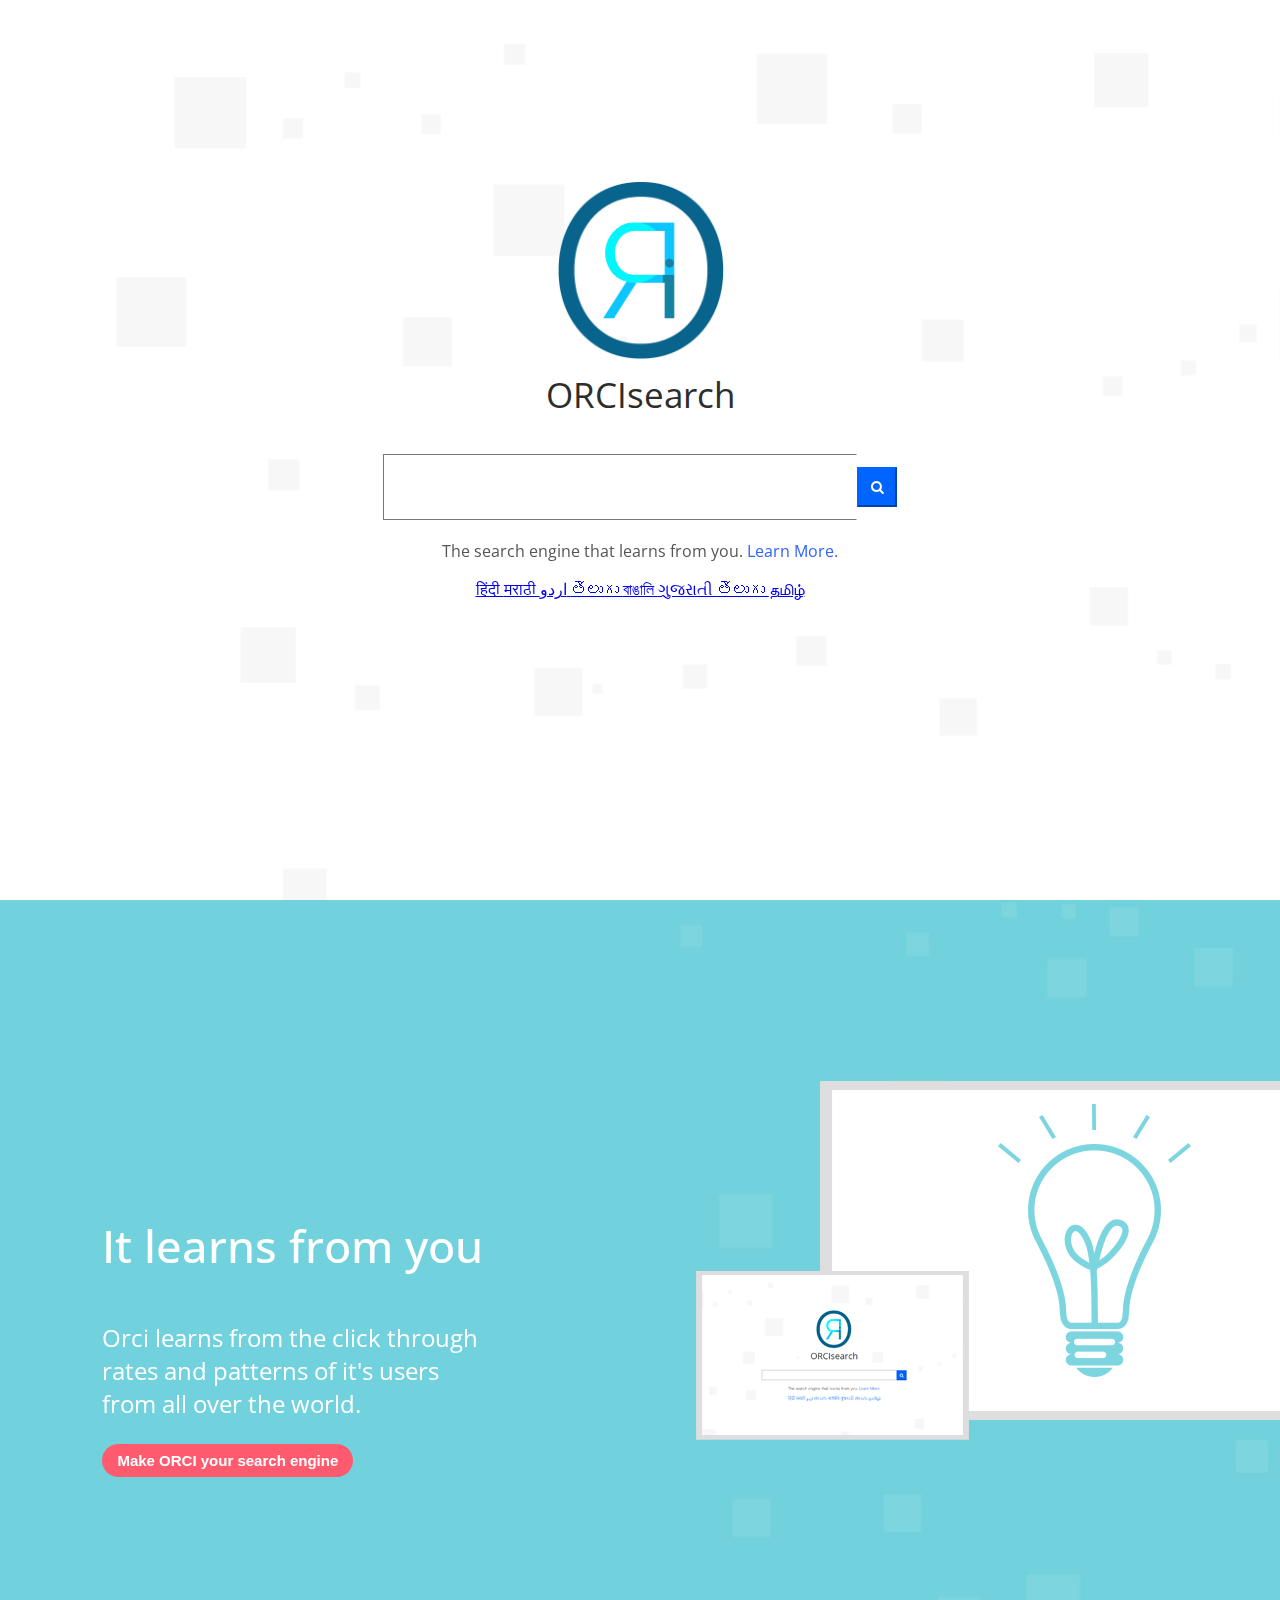
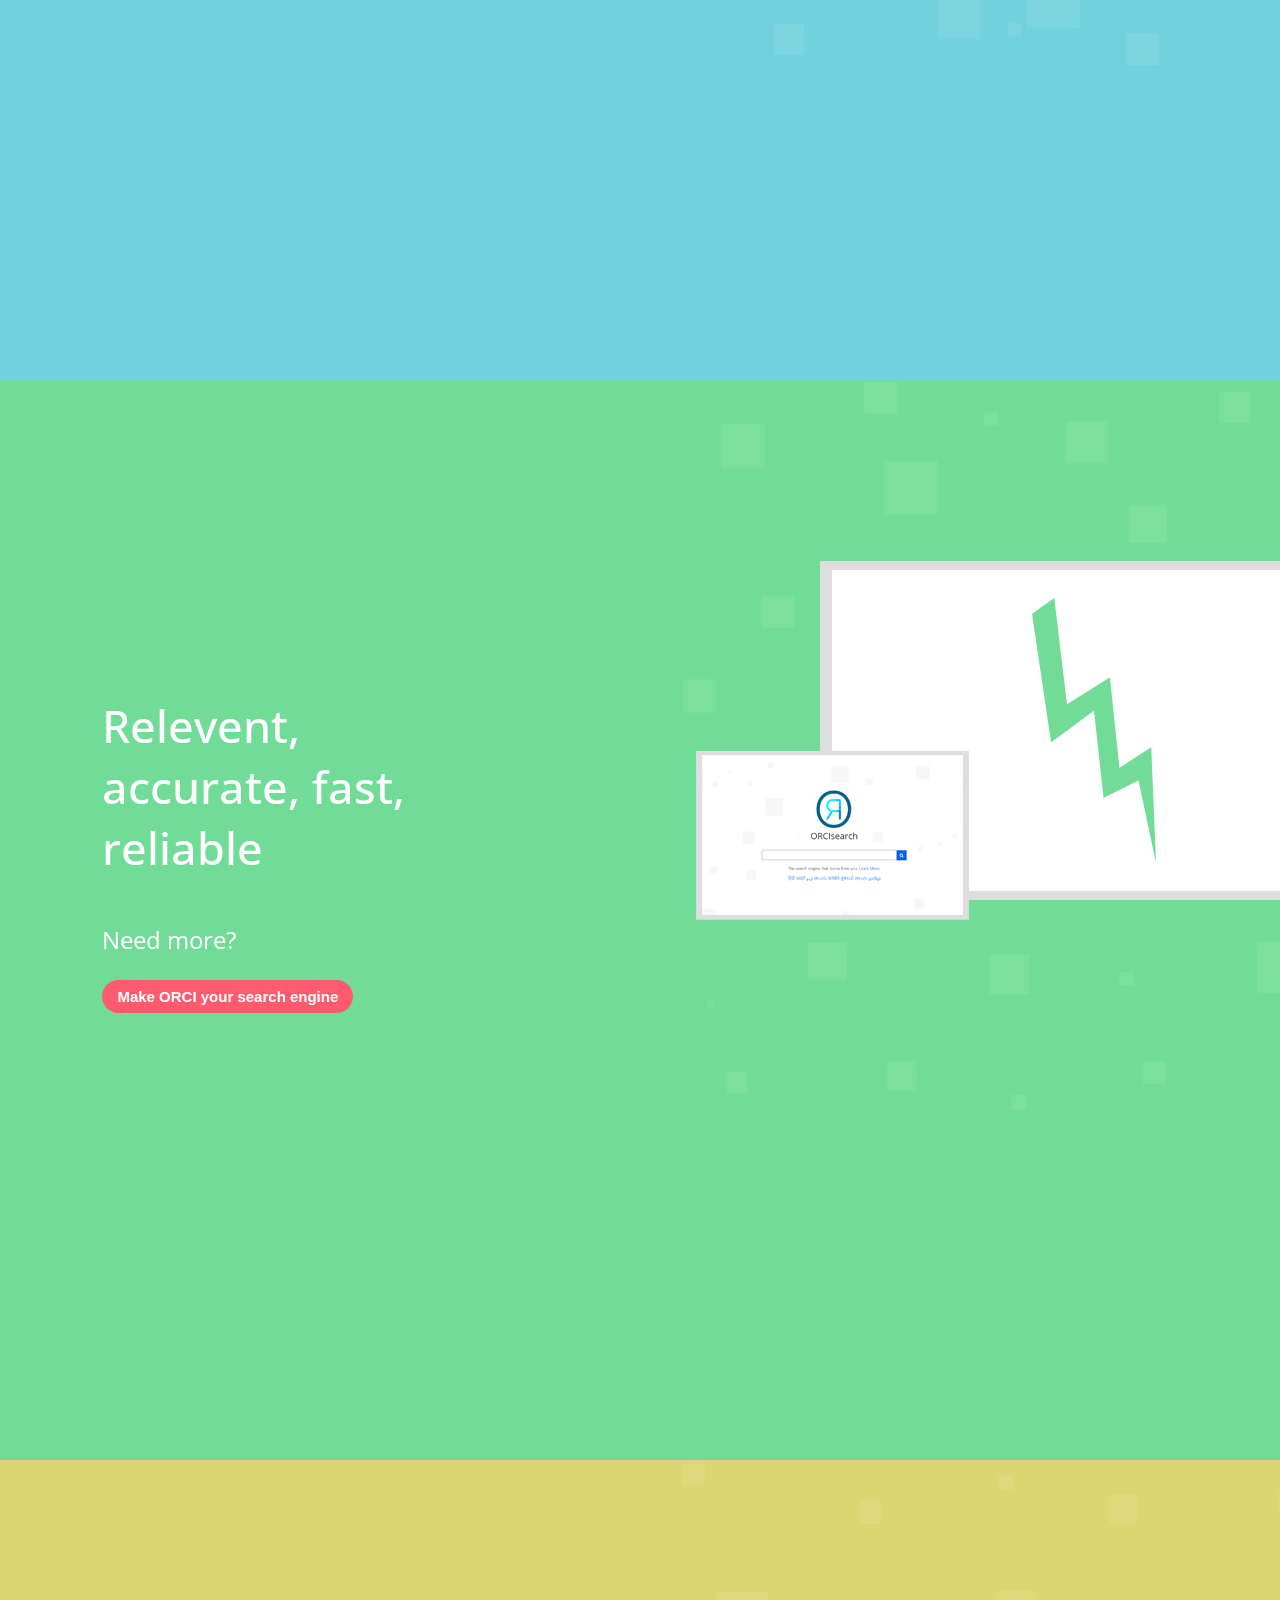
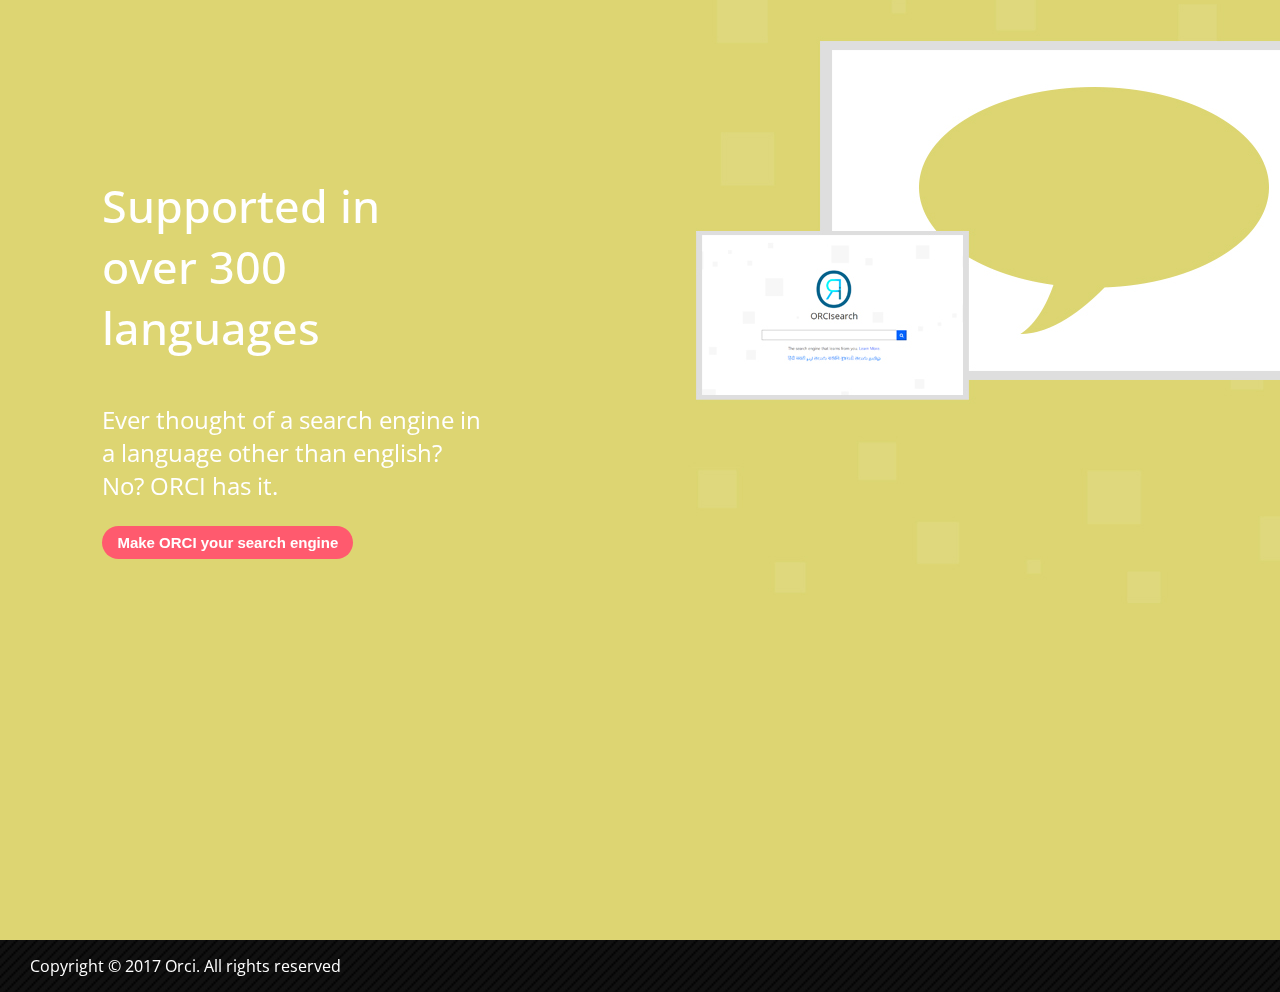
==== index.html @ e03b2dc3 "1" ====
<!DOCTYPE html>
<html>
<head>
	<title>Orci</title>
	<link rel="stylesheet" type="text/css" href="style.css">
	<link rel="shortcut icon" type="image" href="images/logo.png">
	<link href="https://fonts.googleapis.com/css?family=Open+Sans" rel="stylesheet">
	<link rel="stylesheet" href="https://cdnjs.cloudflare.com/ajax/libs/font-awesome/4.7.0/css/font-awesome.min.css">
	<link rel="stylesheet" href="https://maxcdn.bootstrapcdn.com/bootstrap/4.0.0-beta.2/css/bootstrap.min.css" integrity="sha384-PsH8R72JQ3SOdhVi3uxftmaW6Vc51MKb0q5P2rRUpPvrszuE4W1povHYgTpBfshb" crossorigin="anonymous">
	<script src="https://code.jquery.com/jquery-3.2.1.slim.min.js" integrity="sha384-KJ3o2DKtIkvYIK3UENzmM7KCkRr/rE9/Qpg6aAZGJwFDMVNA/GpGFF93hXpG5KkN" crossorigin="anonymous"></script>
    <script src="https://cdnjs.cloudflare.com/ajax/libs/popper.js/1.12.3/umd/popper.min.js" integrity="sha384-vFJXuSJphROIrBnz7yo7oB41mKfc8JzQZiCq4NCceLEaO4IHwicKwpJf9c9IpFgh" crossorigin="anonymous"></script>
    <script src="https://maxcdn.bootstrapcdn.com/bootstrap/4.0.0-beta.2/js/bootstrap.min.js" integrity="sha384-alpBpkh1PFOepccYVYDB4do5UnbKysX5WZXm3XxPqe5iKTfUKjNkCk9SaVuEZflJ" crossorigin="anonymous"></script>
</head>
<body>
	<div class="main">

		<div class="search" align="center">
			<img src="images/logo.png" class="search-img">
			<br>
			<span class="orci">ORCIsearch</span>
			<form method="get" action="http://www.google.com/search">
			<input type="text" class="search-box" autofocus><button class="btn-search"n type="submit"><i class="fa fa-search"></i></button>
		</form>
		<p class="search-intro">The search engine that learns from you. <a href="#learn" class="search-link">Learn More.</a></p>
		<p><a href="#">हिंदी </a><a href="#">मराठी </a><a href="#">اردو </a><a href="#">తెలుగు </a><a href="#">বাঙালি </a><a href="#">ગુજરાતી </a><a href="#">తెలుగు </a><a href="#">தமிழ் </a></p>
		</div>	
	</div>

	<!--compartments-->
	<div class="c-one" id="learn">
		<div class="c-first">
			<p class="c-text">It learns from you</p>
			<p class="c-text-p">Orci learns from the click through rates and patterns of it's users from all over the world.</p>
			<button class="btn-hp fromCenter">Make ORCI your search engine</button>
		</div>
	</div>

	<div class="c-two">
		<div class="c-first">
			<p class="c-text">Relevent, accurate, fast, reliable</p>
			<p class="c-text-p">Need more?</p>
			<button class="btn-hp">Make ORCI your search engine</button>
		</div>
	</div>

	<div class="c-three">
		<div class="c-first">
			<p class="c-text">Supported in over 300 languages</p>
			<p class="c-text-p">Ever thought of a search engine in a language other than english?<br>No? ORCI has it.</p>
			<button class="btn-hp">Make ORCI your search engine</button>
		</div>
	</div>

	<!--footer-->
	<div class="footer-btm">
		Copyright © 2017 Orci. All rights reserved
	</div>
</body>
</html>
---- style.css ----
body{
	margin:0;
	font-family: 'open Sans', sans-serif;
}
::-webkit-scrollbar {
	width: 0.7vw;
}
::-webkit-scrollbar-track {
	background-color: #dddddd;
}
::-webkit-scrollbar-thumb {
	background-color: #18c2f3;
	border-radius: 1.3vh;
}
::-webkit-scrollbar-button {
	background-color: #333;
	height: 1vh;
}
.main{
	height: 100vh;
	background-image: url(images/foot2.jpg);
}
.search{
padding: 20vh 0;
}
.search-img{
	height: 20vh;
	margin-bottom: 0.7vh;
}
.orci{
	color: #2d2d2d;
	font-family: open sans, sans-serif;
	font-size: 35px;
}
.search-box{
	height: 40px;
	padding: 12px;
	width: 35vw;
	margin-top: 4vh;
	border: 0.4px solid #777;
	border-right-color: transparent;
}
.search-box:focus{
	outline: none;
}
.btn-search{
	color: white;
	height: 40px;
	width: 40px;
	background-color: #0064ff;
	border-color: #0064ff;
}
.btn-search:focus{
	outline: none;
}
.search-intro{
	margin-top: 20px;
	color: #555;
}
.search-link{
	text-decoration: none;
	color: #2f64ff;
}

.c-one{
	padding: 10vh 8vw;
	display: flex;
	height: 100vh;
	background-image: url(images/foot3.jpg);
}
.c-first{
	padding-top: 20vh;
	width: 30vw;
}
.c-text{
	color: white;
	font-size: 45px;
	font-weight: 500;
}
.c-text-p{
	color: white;
	font-size: 24px;
}
.btn-hp{
	font-size: 15px;
	font-weight: 600;
	padding: 8px 15px;
	border:none;
	background-color: #ff5a6e;
	border-radius: 20px;
	color: white;
}
.btn-hp:focus{
	outline: none;
}
.c-two{
	padding: 10vh 8vw;
	display: flex;
	height: 100vh;
	background-image: url(images/foot4.jpg);
}
.c-three{
	padding: 10vh 8vw;
	display: flex;
	height: 100vh;
	background-image: url(images/foot5.jpg);
}
.footer-btm{
	color: white;
	padding: 15px 30px;
	background-image: url(images/foot.jpg);
}
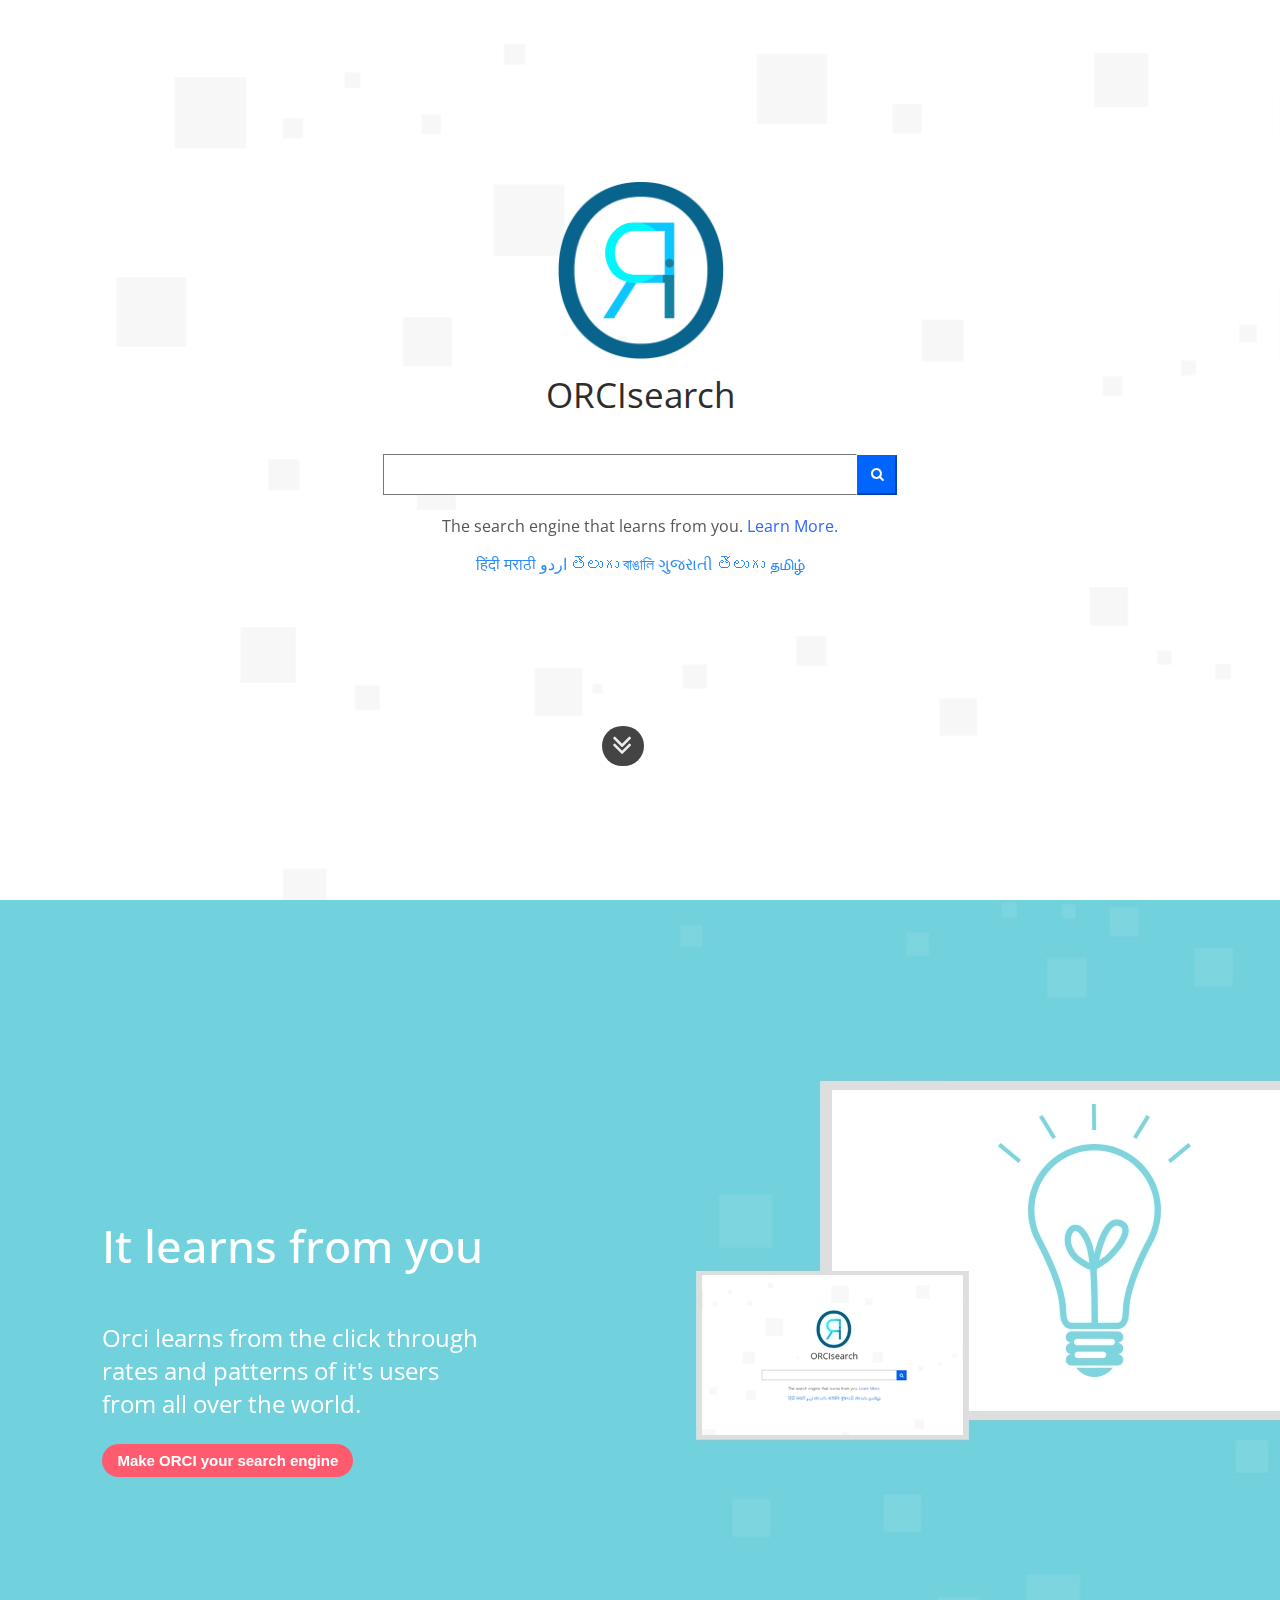
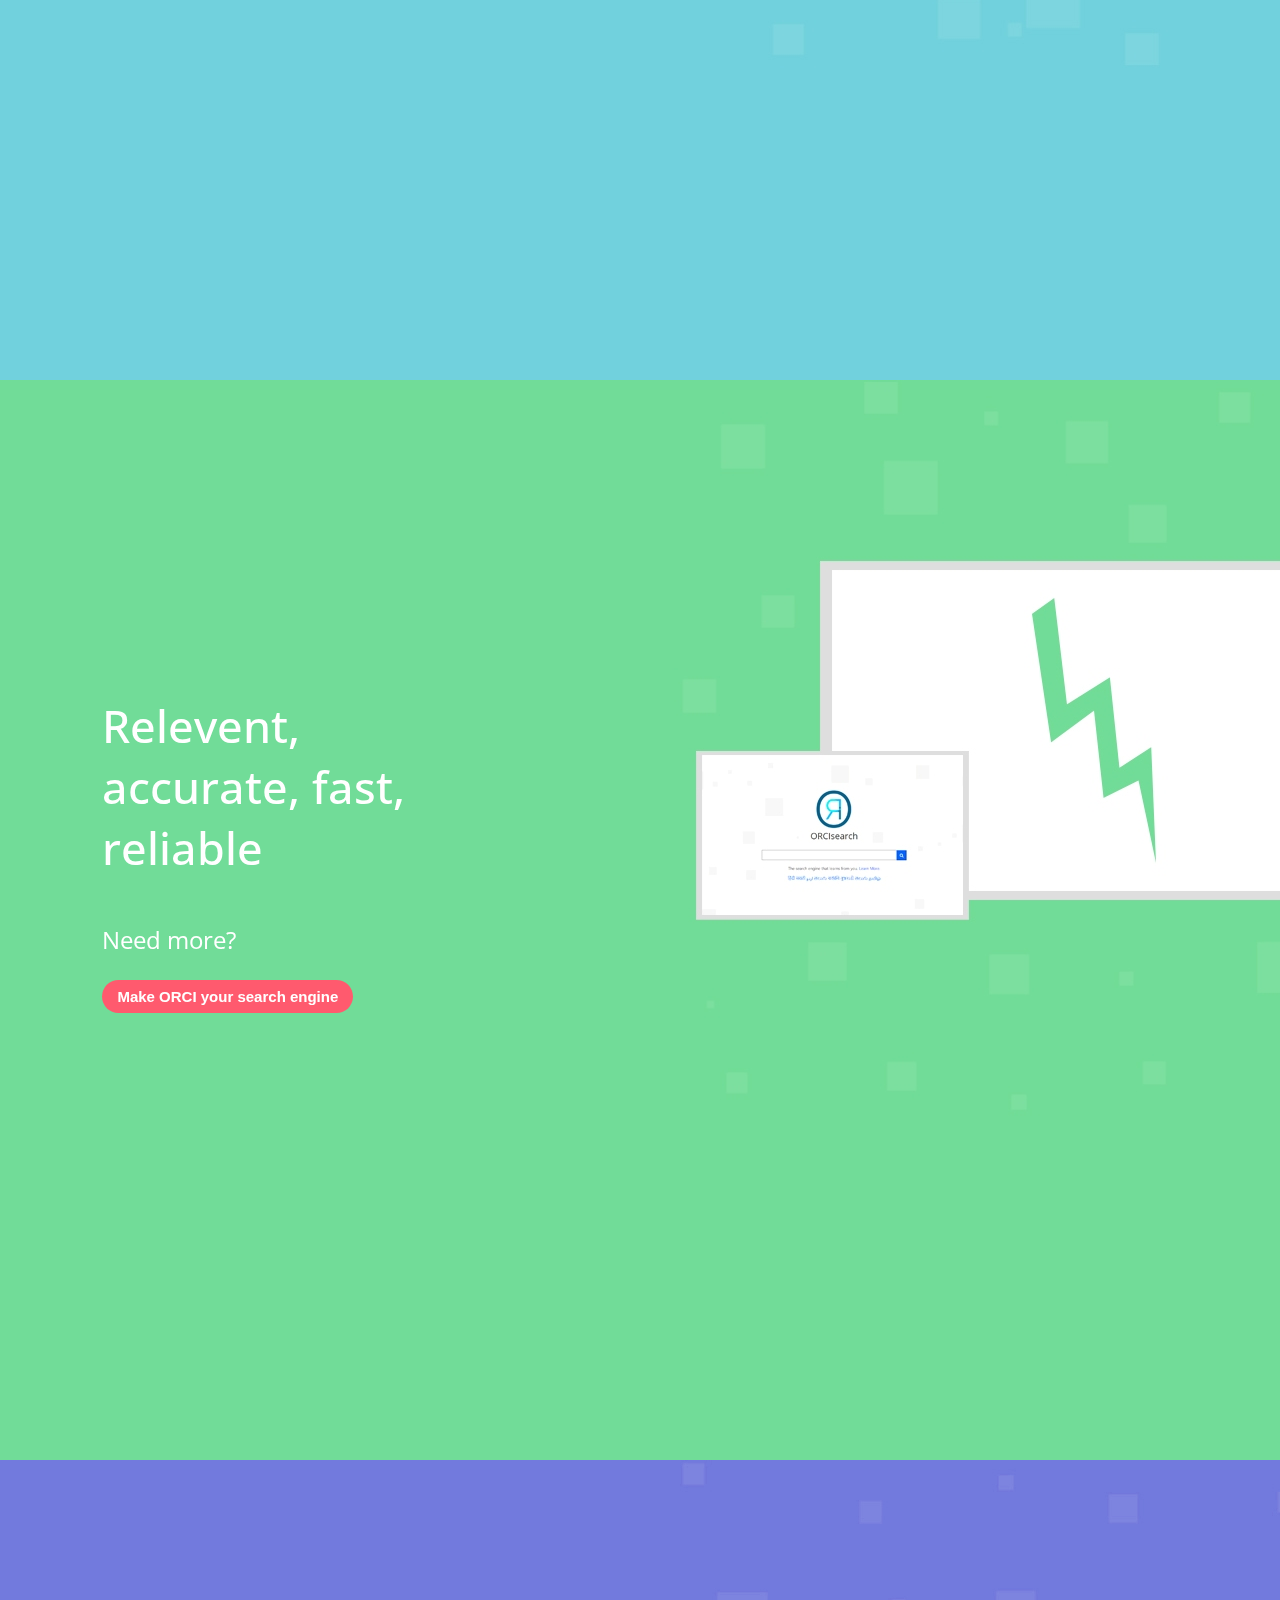
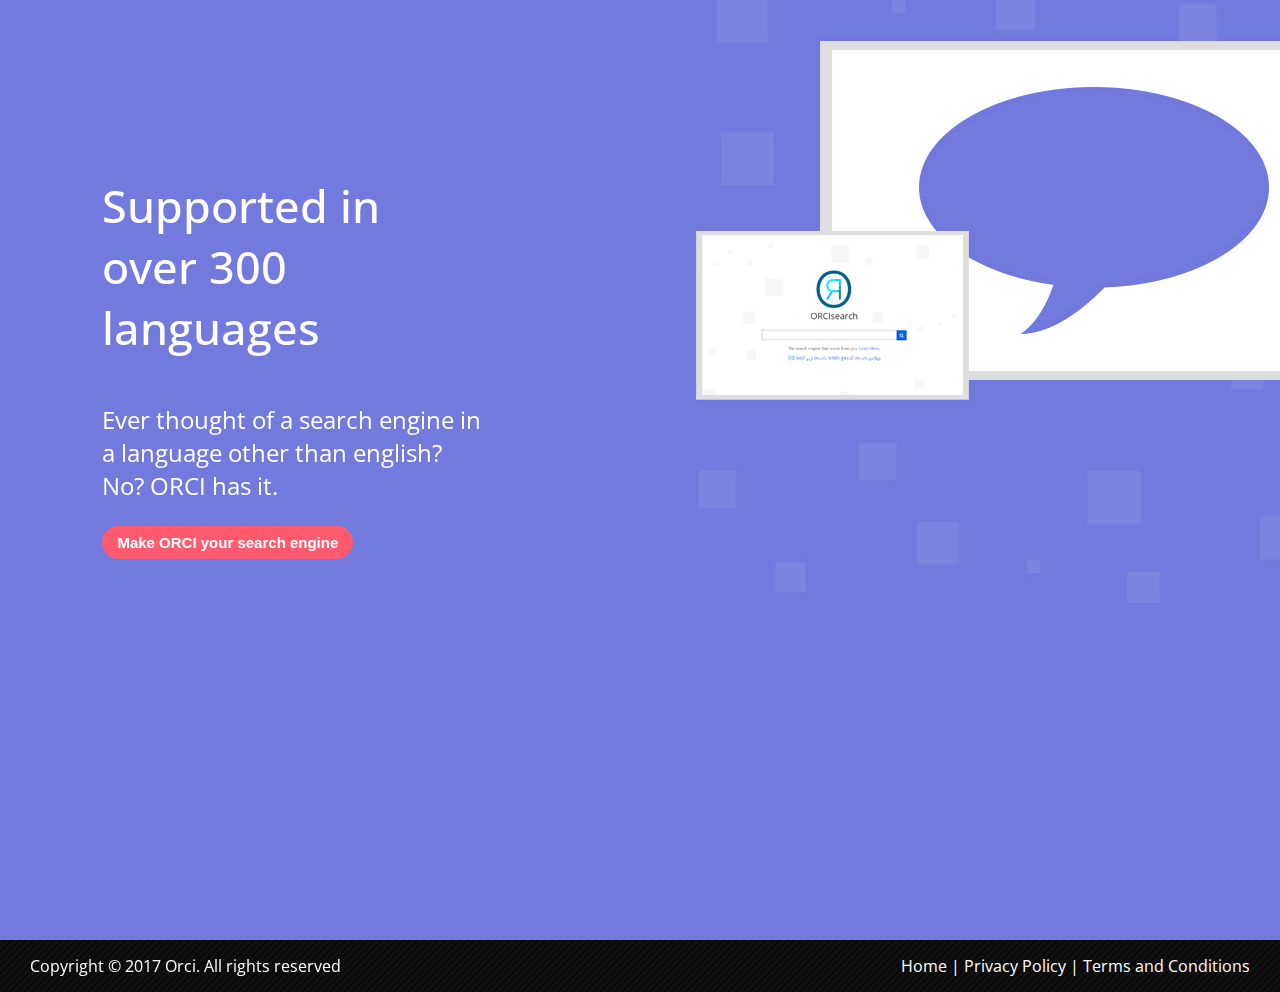
==== commit c8feb708: "1" ====
--- a/index.html
+++ b/index.html
@@ -6,13 +6,10 @@
 	<link rel="shortcut icon" type="image" href="images/logo.png">
 	<link href="https://fonts.googleapis.com/css?family=Open+Sans" rel="stylesheet">
 	<link rel="stylesheet" href="https://cdnjs.cloudflare.com/ajax/libs/font-awesome/4.7.0/css/font-awesome.min.css">
-	<link rel="stylesheet" href="https://maxcdn.bootstrapcdn.com/bootstrap/4.0.0-beta.2/css/bootstrap.min.css" integrity="sha384-PsH8R72JQ3SOdhVi3uxftmaW6Vc51MKb0q5P2rRUpPvrszuE4W1povHYgTpBfshb" crossorigin="anonymous">
-	<script src="https://code.jquery.com/jquery-3.2.1.slim.min.js" integrity="sha384-KJ3o2DKtIkvYIK3UENzmM7KCkRr/rE9/Qpg6aAZGJwFDMVNA/GpGFF93hXpG5KkN" crossorigin="anonymous"></script>
-    <script src="https://cdnjs.cloudflare.com/ajax/libs/popper.js/1.12.3/umd/popper.min.js" integrity="sha384-vFJXuSJphROIrBnz7yo7oB41mKfc8JzQZiCq4NCceLEaO4IHwicKwpJf9c9IpFgh" crossorigin="anonymous"></script>
-    <script src="https://maxcdn.bootstrapcdn.com/bootstrap/4.0.0-beta.2/js/bootstrap.min.js" integrity="sha384-alpBpkh1PFOepccYVYDB4do5UnbKysX5WZXm3XxPqe5iKTfUKjNkCk9SaVuEZflJ" crossorigin="anonymous"></script>
+    <script src="https://kryogenix.org/code/browser/smoothscroll/smoothscroll.js"></script>
 </head>
 <body>
-	<div class="main">
+	<div class="main" id="home">
 
 		<div class="search" align="center">
 			<img src="images/logo.png" class="search-img">
@@ -22,8 +19,11 @@
 			<input type="text" class="search-box" autofocus><button class="btn-search"n type="submit"><i class="fa fa-search"></i></button>
 		</form>
 		<p class="search-intro">The search engine that learns from you. <a href="#learn" class="search-link">Learn More.</a></p>
-		<p><a href="#">हिंदी </a><a href="#">मराठी </a><a href="#">اردو </a><a href="#">తెలుగు </a><a href="#">বাঙালি </a><a href="#">ગુજરાતી </a><a href="#">తెలుగు </a><a href="#">தமிழ் </a></p>
+		<p><a href="#" class="lnk">हिंदी </a><a href="#" class="lnk">मराठी </a><a href="#" class="lnk">اردو </a><a href="#" class="lnk">తెలుగు </a><a href="#" class="lnk">বাঙালি </a><a href="#" class="lnk">ગુજરાતી </a><a href="#" class="lnk">తెలుగు </a><a href="#" class="lnk">தமிழ் </a></p>
 		</div>	
+				<span class="arrow-btm">
+			<a href="#learn" class="smoothscroll"><i class="fa fa-angle-double-down fa-2x icon-arrow"></i></a>
+		</span>
 	</div>
 
 	<!--compartments-->
@@ -53,7 +53,7 @@
 
 	<!--footer-->
 	<div class="footer-btm">
-		Copyright © 2017 Orci. All rights reserved
+		Copyright © 2017 Orci. All rights reserved <span class="btm-right"><a href="#home" class="smoothscroll last">Home </a>| <a href="#" class="smoothscroll last">Privacy Policy </a>| <a href="#" class="smoothscroll last">Terms and Conditions</a></span>
 	</div>
 </body>
 </html>--- a/style.css
+++ b/style.css
@@ -21,7 +21,7 @@
 	background-image: url(images/foot2.jpg);
 }
 .search{
-padding: 20vh 0;
+padding: 20vh 0 15vh 0;
 }
 .search-img{
 	height: 20vh;
@@ -33,7 +33,7 @@
 	font-size: 35px;
 }
 .search-box{
-	height: 40px;
+	height: 15px;
 	padding: 12px;
 	width: 35vw;
 	margin-top: 4vh;
@@ -61,12 +61,39 @@
 	text-decoration: none;
 	color: #2f64ff;
 }
+.lnk{
+	text-decoration: none;
+	color: #298bff;
+	border-bottom-color: transparent;
+	transition: border-bottom-color 500ms ease-out;
+}
+.lnk:hover{
+	border-bottom: 1px solid;
+	border-bottom-color: #298bff;
+	transition: border-bottom-color 500ms ease-out;
+}
+.icon-arrow{
+	padding: 4px;
+	padding-left: 10px;
+	padding-top: 2px
+	height: 36px;
+	width: 28px;
+	line-height: 30px;
+	margin-left: 47vw;
+	background-color: #444;
+	color: #eee;
+	border-radius: 30px; 
+}
+
+
+
 
 .c-one{
 	padding: 10vh 8vw;
 	display: flex;
 	height: 100vh;
 	background-image: url(images/foot3.jpg);
+	background-size: cover;
 }
 .c-first{
 	padding-top: 20vh;
@@ -89,6 +116,10 @@
 	background-color: #ff5a6e;
 	border-radius: 20px;
 	color: white;
+	transition: background-color 400ms ease-out;
+}
+.btn-hp:hover{
+	background-color: #bd2f40;
 }
 .btn-hp:focus{
 	outline: none;
@@ -98,15 +129,33 @@
 	display: flex;
 	height: 100vh;
 	background-image: url(images/foot4.jpg);
+	background-size: cover;
 }
 .c-three{
 	padding: 10vh 8vw;
 	display: flex;
 	height: 100vh;
 	background-image: url(images/foot5.jpg);
+		background-size: cover;
 }
 .footer-btm{
 	color: white;
 	padding: 15px 30px;
 	background-image: url(images/foot.jpg);
+	background-size: cover;
+}
+.btm-right{
+	float: right;
+}
+.last{
+	color: white;
+	text-decoration: none;
+	border-bottom: 1px solid;
+	border-bottom-color: transparent;
+	transition: border-bottom-color 400ms ease-out;
+}
+.last:hover{
+	text-decoration: none;
+	color: white;
+	border-bottom-color: white;
 }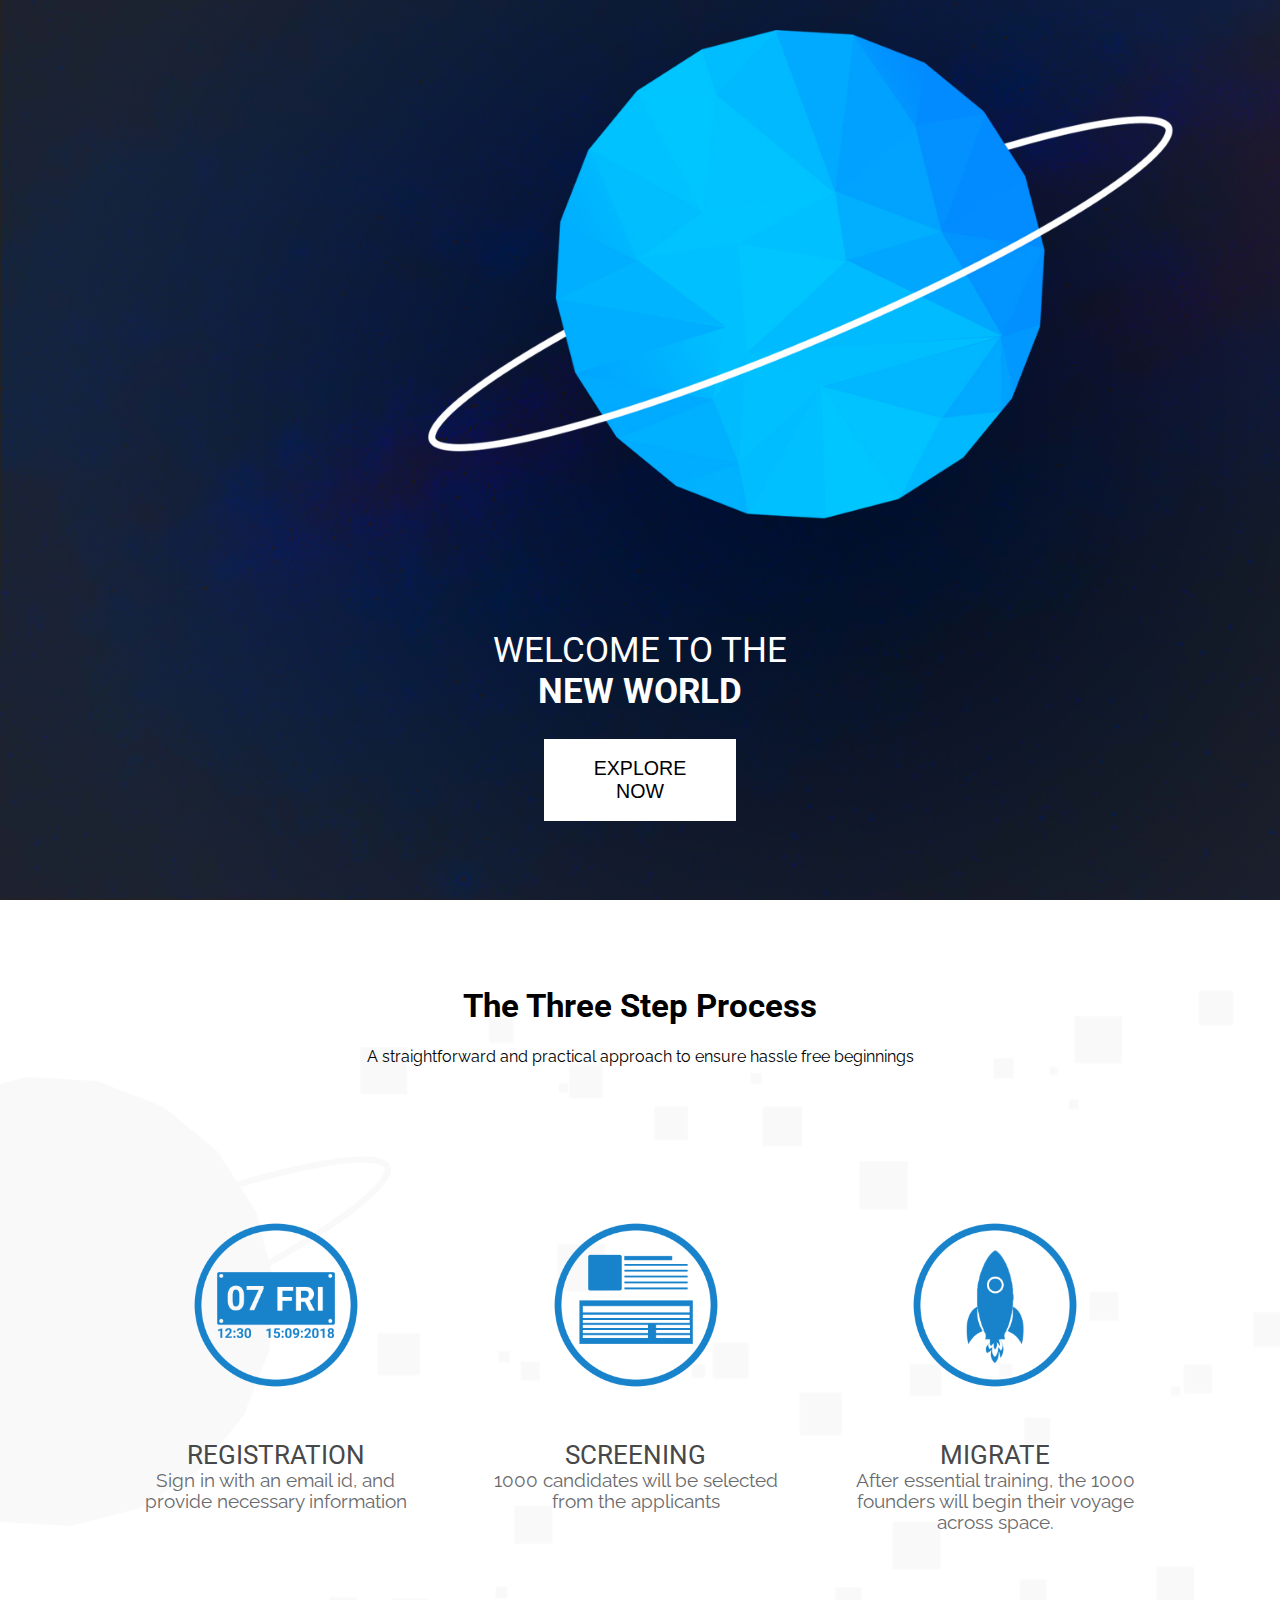
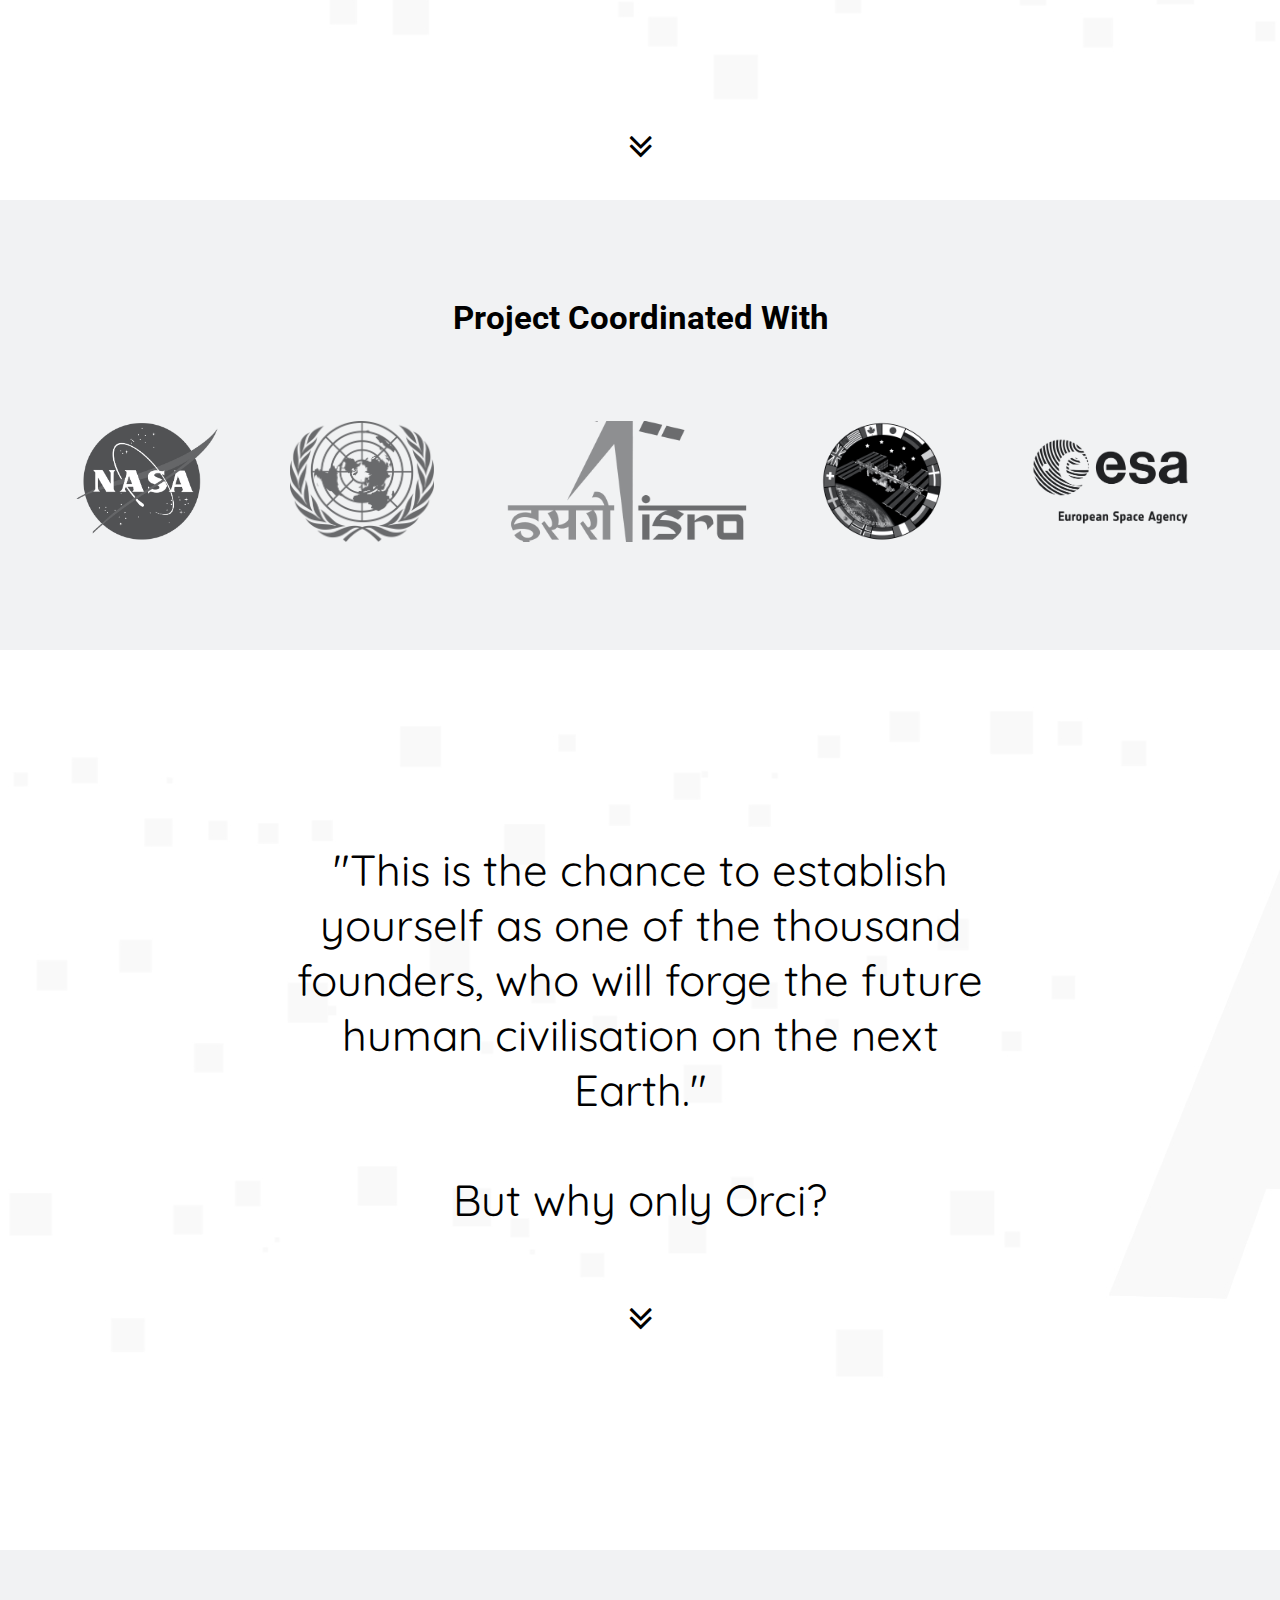
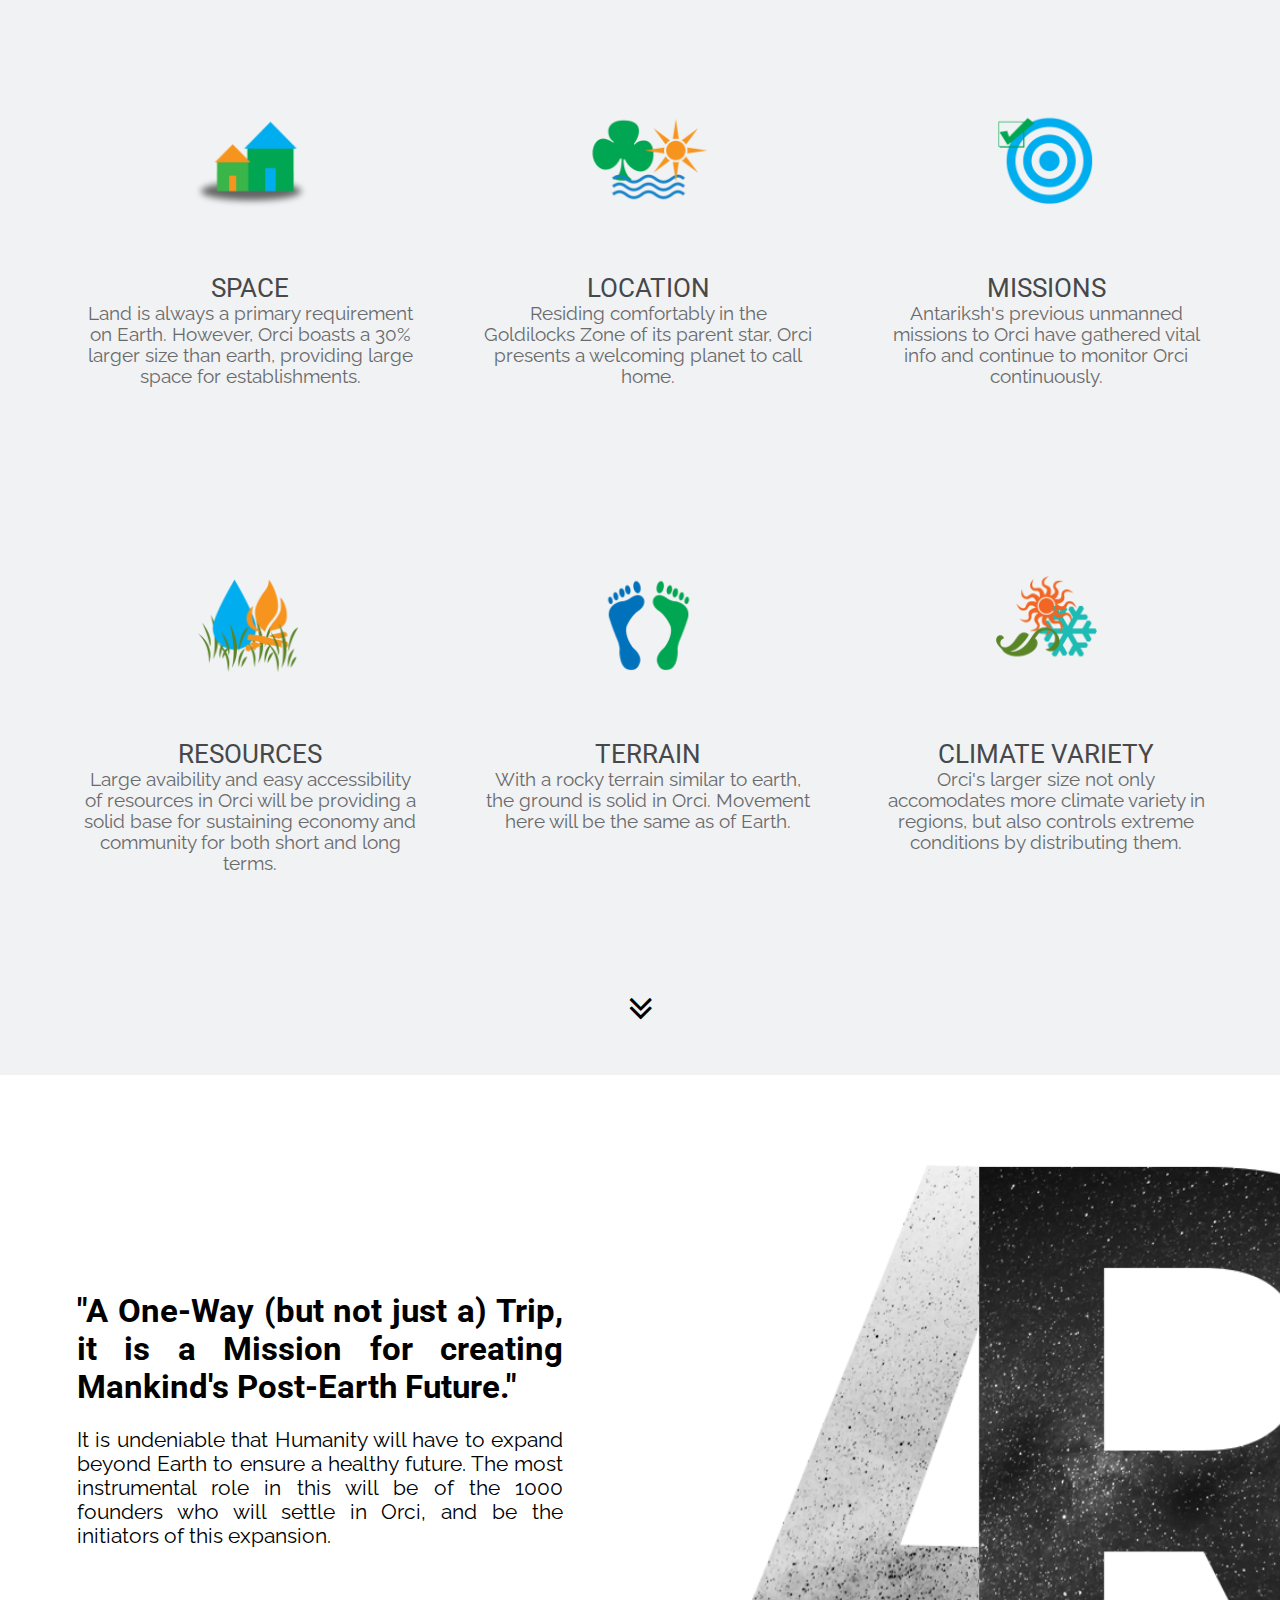
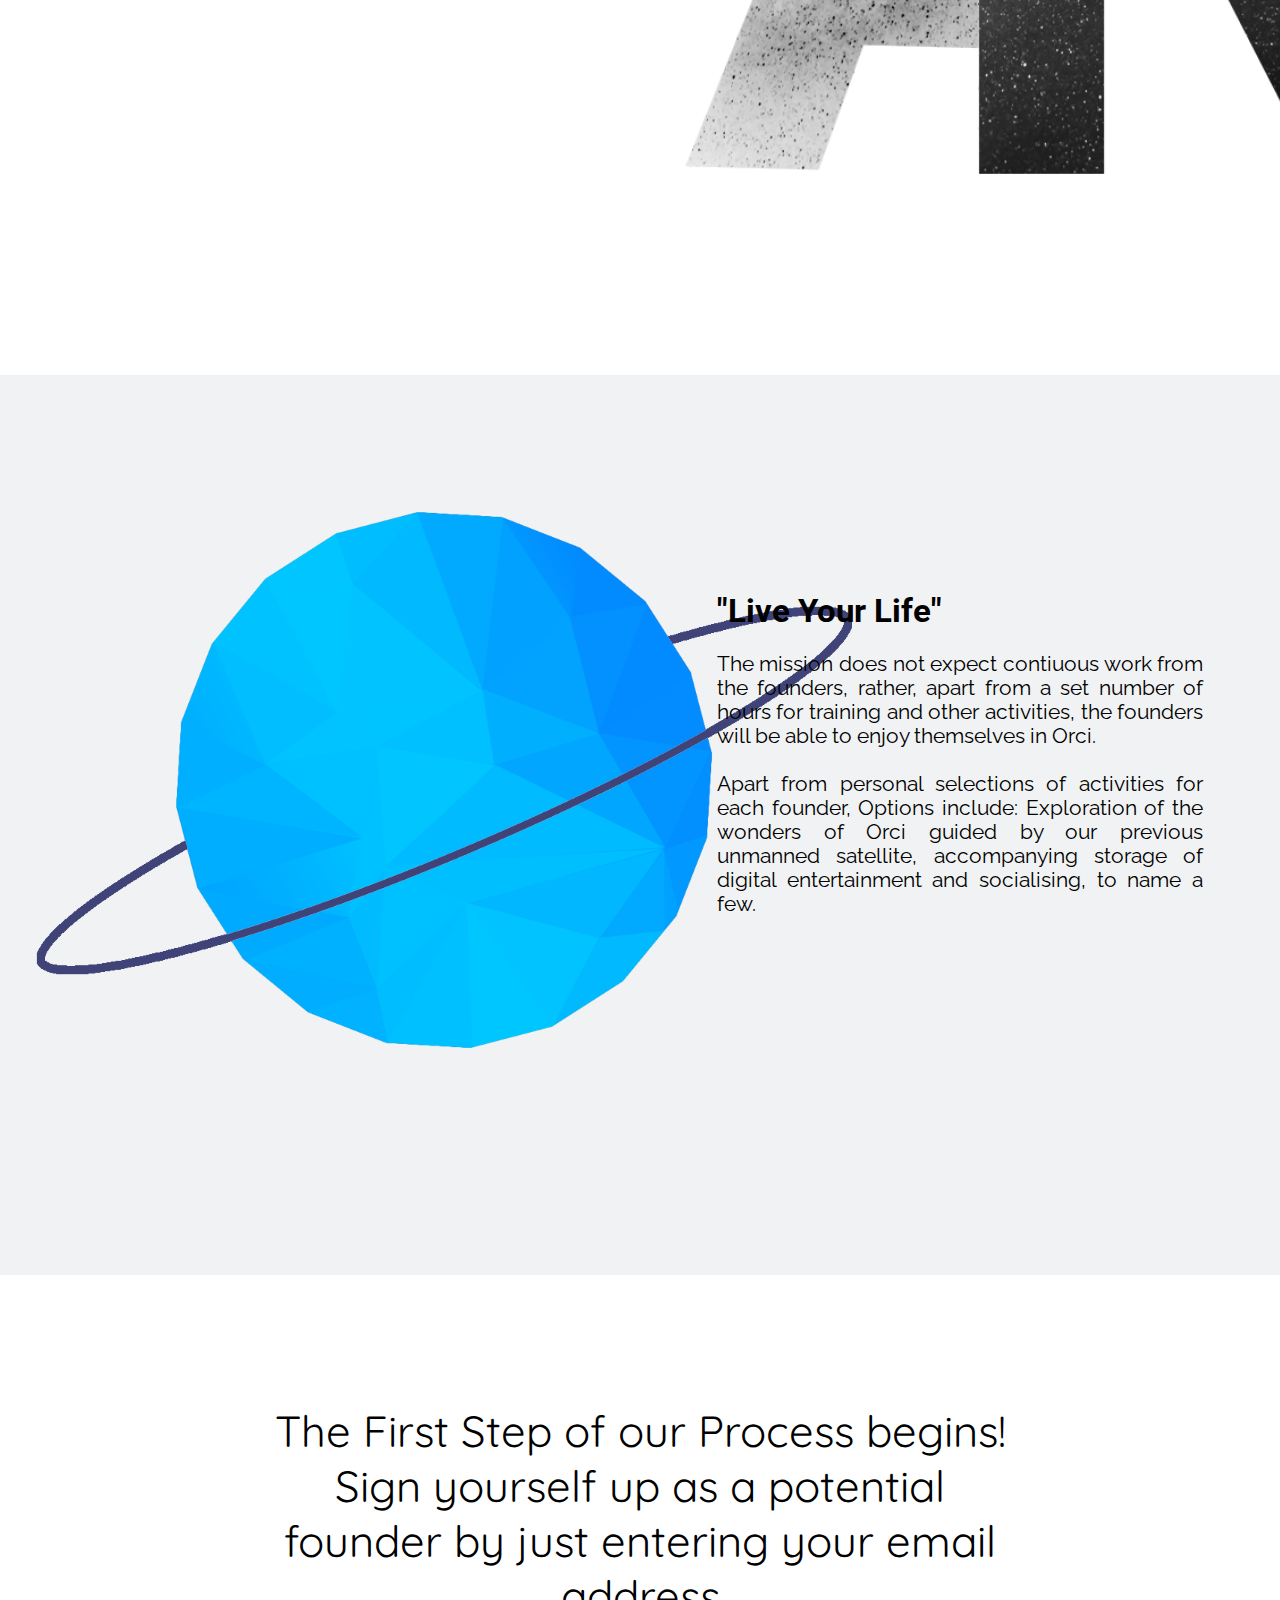
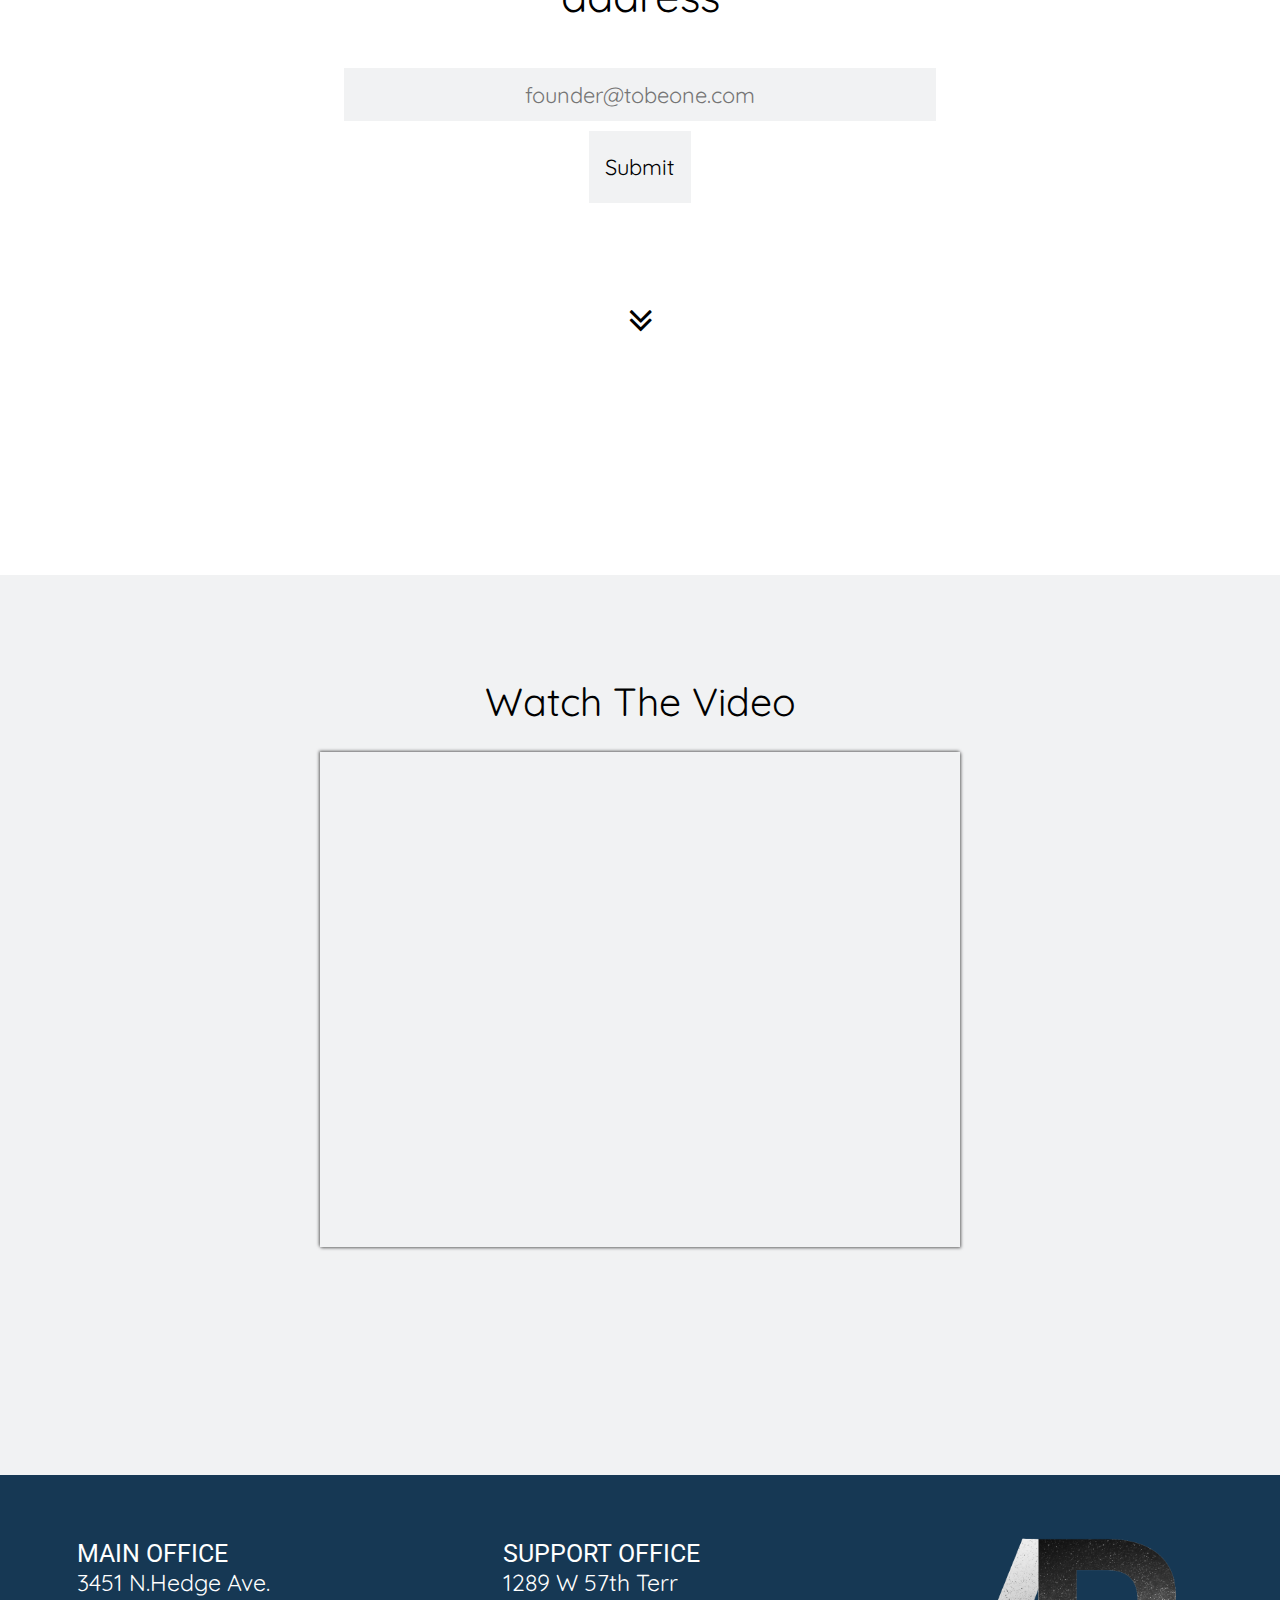
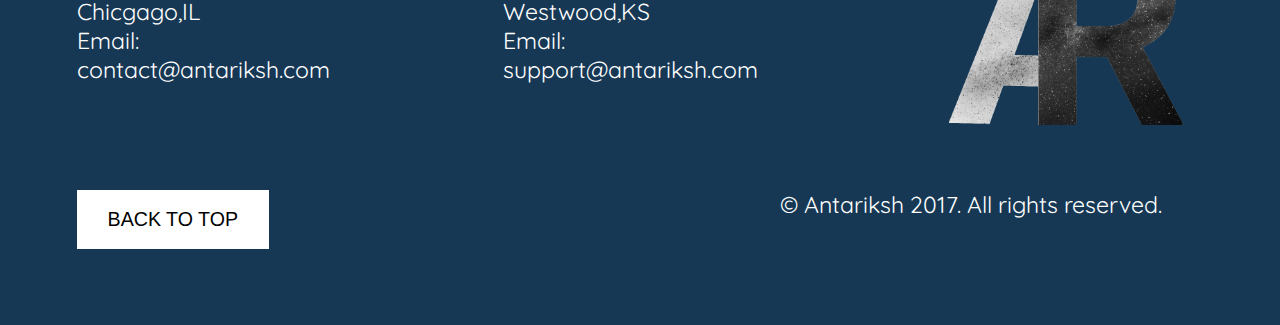
==== commit 7d1f2ea8: "final" ====
--- a/index.html
+++ b/index.html
@@ -1,59 +1,186 @@
 <!DOCTYPE html>
 <html>
 <head>
-	<title>Orci</title>
-	<link rel="stylesheet" type="text/css" href="style.css">
-	<link rel="shortcut icon" type="image" href="images/logo.png">
-	<link href="https://fonts.googleapis.com/css?family=Open+Sans" rel="stylesheet">
-	<link rel="stylesheet" href="https://cdnjs.cloudflare.com/ajax/libs/font-awesome/4.7.0/css/font-awesome.min.css">
-    <script src="https://kryogenix.org/code/browser/smoothscroll/smoothscroll.js"></script>
+<link rel="stylesheet" type="text/css" href="style.css">
+<link rel="stylesheet" href="https://cdnjs.cloudflare.com/ajax/libs/font-awesome/4.7.0/css/font-awesome.min.css">
+<link href="https://fonts.googleapis.com/css?family=Raleway:300,400" rel="stylesheet">
+<link href="https://fonts.googleapis.com/css?family=Quicksand" rel="stylesheet">
+<link href="https://fonts.googleapis.com/css?family=Roboto:300,400" rel="stylesheet">
+<meta name = "viewport" content="width=device-width, initial-scale=1.0">
+<link rel="icon" href="res/logo.png" type="image/png">
+    <title>Antariksh</title>
 </head>
 <body>
-	<div class="main" id="home">
+<div id="banner">
+   
+    <div>
+        WELCOME TO THE<BR>
+        <b>NEW WORLD</b><br>
+        <button onclick="Scrl('#proc')">EXPLORE NOW</button>
+    </div>
+</div>
 
-		<div class="search" align="center">
-			<img src="images/logo.png" class="search-img">
-			<br>
-			<span class="orci">ORCIsearch</span>
-			<form method="get" action="http://www.google.com/search">
-			<input type="text" class="search-box" autofocus><button class="btn-search"n type="submit"><i class="fa fa-search"></i></button>
-		</form>
-		<p class="search-intro">The search engine that learns from you. <a href="#learn" class="search-link">Learn More.</a></p>
-		<p><a href="#" class="lnk">हिंदी </a><a href="#" class="lnk">मराठी </a><a href="#" class="lnk">اردو </a><a href="#" class="lnk">తెలుగు </a><a href="#" class="lnk">বাঙালি </a><a href="#" class="lnk">ગુજરાતી </a><a href="#" class="lnk">తెలుగు </a><a href="#" class="lnk">தமிழ் </a></p>
-		</div>	
-				<span class="arrow-btm">
-			<a href="#learn" class="smoothscroll"><i class="fa fa-angle-double-down fa-2x icon-arrow"></i></a>
-		</span>
-	</div>
+<div id="proc" class="main">
+    <section id="phead1">
+        <h1>The Three Step Process</h1>
+        <span>A straightforward and practical approach to ensure hassle free beginnings</span>
 
-	<!--compartments-->
-	<div class="c-one" id="learn">
-		<div class="c-first">
-			<p class="c-text">It learns from you</p>
-			<p class="c-text-p">Orci learns from the click through rates and patterns of it's users from all over the world.</p>
-			<button class="btn-hp fromCenter">Make ORCI your search engine</button>
-		</div>
-	</div>
+    </section>
+    <section id="psec">
+    <div id="pr1">
+        <div id="im"><img src="res/ico2.png"></div>
+        <div id="cont">
+            <span id="hd">REGISTRATION</span><br>
+            <span id="lin">Sign in with an email id, and provide necessary information </span>
 
-	<div class="c-two">
-		<div class="c-first">
-			<p class="c-text">Relevent, accurate, fast, reliable</p>
-			<p class="c-text-p">Need more?</p>
-			<button class="btn-hp">Make ORCI your search engine</button>
-		</div>
-	</div>
+        </div>
+    </div>
+    <div id="pr2">
+        <div id="im"><img src="res/ico3.png"></div>
+        <div id="cont">
+            <span id="hd">SCREENING</span><br>
+            <span id="lin">1000 candidates will be selected from the applicants</span>
 
-	<div class="c-three">
-		<div class="c-first">
-			<p class="c-text">Supported in over 300 languages</p>
-			<p class="c-text-p">Ever thought of a search engine in a language other than english?<br>No? ORCI has it.</p>
-			<button class="btn-hp">Make ORCI your search engine</button>
-		</div>
-	</div>
+        </div>
+     </div>
+    <div id="pr3">
+       <div id="im"><img src="res/ico1.png"></div>
+        <div id="cont">
+            <span id="hd">MIGRATE</span><br>
+            <span id="lin">After essential training, the 1000 founders will begin their voyage across space.</span>
 
-	<!--footer-->
-	<div class="footer-btm">
-		Copyright © 2017 Orci. All rights reserved <span class="btm-right"><a href="#home" class="smoothscroll last">Home </a>| <a href="#" class="smoothscroll last">Privacy Policy </a>| <a href="#" class="smoothscroll last">Terms and Conditions</a></span>
-	</div>
+        </div>
+    </div>
+    </section>
+    <button onclick="Scrl('#bigspan')"><i class="fa fa-angle-double-down fa-2x icon-arrow"></i></button>
+</div>
+<div id="header" class="main">
+    <div><b>Project Coordinated With</b></div>
+    <img src="res/nasa.png">
+    <img src="res/un.png">
+    <img src="res/isro.png">
+    <img src="res/iss.png">
+    <img src="res/esa.png">
+</div>  
+
+<div id="big" class="main">
+<span id="bigspan">"This is the chance to establish yourself as one of the thousand founders, who will forge the future human civilisation on the next Earth."</span><br>
+<br>
+But why only Orci?<br><br>
+ <button onclick="Scrl('#proc2')"><i class="fa fa-angle-double-down fa-2x icon-arrow"></i></button>
+</div>
+
+<div id="proc2" class="main">
+    <section id="phead"></section>
+    <section id="psec2">
+    <div id="pr1">
+        <div id="im"><img src="res/space1.png"></div>
+        <div id="cont">
+            <span id="hd">SPACE</span><br>
+            <span id="lin">Land is always a primary requirement on Earth. However, Orci boasts a 30% larger size than earth, providing large space for establishments.</span>
+
+        </div>
+    </div>
+    <div id="pr2">
+        <div id="im"><img src="res/location.png"></div>
+        <div id="cont">
+            <span id="hd">LOCATION</span><br>
+            <span id="lin">Residing comfortably in the Goldilocks Zone of its parent star, Orci presents a welcoming planet to call home.</span>
+
+        </div>
+     </div>
+    <div id="pr3">
+       <div id="im"><img src="res/mission.png"></div>
+        <div id="cont">
+            <span id="hd">MISSIONS</span><br>
+            <span id="lin">Antariksh's previous unmanned missions to Orci have gathered vital info and continue to monitor Orci continuously.
+        </div>
+    </div>
+    <div id="pr2">
+        <div id="im"><img src="res/res.png"></div>
+        <div id="cont">
+            <span id="hd">RESOURCES</span><br>
+            <span id="lin">Large avaibility and easy accessibility of resources in Orci will be providing a solid base for sustaining economy and community for both short and long terms.</span>
+
+        </div>
+     </div>
+    <div id="pr1">
+        <div id="im"><img src="res/terrain.png"></div>
+        <div id="cont">
+            <span id="hd">TERRAIN</span><br>
+            <span id="lin">With a rocky terrain similar to earth, the ground is solid in Orci. Movement here will be the same as of Earth.</span>
+
+        </div>
+    </div>
+    
+    <div id="pr3">
+       <div id="im"><img src="res/climate.png"></div>
+        <div id="cont">
+            <span id="hd">CLIMATE VARIETY</span><br>
+            <span id="lin">Orci's larger size not only accomodates more climate variety in regions, but also controls extreme conditions by distributing them.</span>
+
+        </div>
+    </div>
+    </section>
+    <button onclick="Scrl('#inf1')"><i class="fa fa-angle-double-down fa-2x icon-arrow"></i></button>
+</div>
+<div id="inf1" class="main">
+    <section id="txt1"><h1>"A One-Way (but not just a) Trip, it is a Mission for creating Mankind's Post-Earth Future." </h1>
+    <span>It is undeniable that Humanity will have to expand beyond Earth to ensure a healthy future. The most instrumental role in this will be of the 1000 founders who will settle in Orci, and be the initiators of this expansion.
+    </section>
+
+    <section id="ig1"><img src="res/logo.png"></section>
+     
+
+</div>
+<div id="inf1" class="main">
+
+<section id="ig1"><img src="res/planet1.png"></section>
+
+    <section id="txt2"><h1>"Live Your Life" </h1>
+    <span>The mission does not expect contiuous work from the founders, rather, apart from a set number of hours for training and other activities, the founders will be able to enjoy themselves in Orci. <br><br>Apart from personal selections of activities for each founder, Options include: Exploration of the wonders of Orci guided by our previous unmanned satellite, accompanying storage of digital entertainment and socialising, to name a few.</span>
+    </section>
+</div>
+<div id="subdiv" class="main">
+The First Step of our Process begins! 
+Sign yourself up as a potential founder by just entering your email address<br>
+<form id="subf">
+<input type="text" name="" id="fiel" placeholder="founder@tobeone.com"><br>
+<input type="submit" name="" id="subm">
+</form>
+<button onclick="Scrl('#vid')"><i class="fa fa-angle-double-down fa-2x icon-arrow"></i></button>
+</div> 
+<div id="vid" class="main">
+Watch The Video<br>
+<iframe src="https://www.youtube.com/embed/ZPu3xO3kV0g" frameborder="0" gesture="media" allowfullscreen></iframe>
+</div>
+<footer>
+<div id="f1"><span id="fsp1">MAIN OFFICE</span><br>
+<span id="fsp2">3451 N.Hedge Ave.<br>
+                Chicgago,IL<br>
+                Email:<br>
+                contact@antariksh.com</span></div>
+<div id="f2">
+    <span id="fsp1">SUPPORT OFFICE</span><br>
+    <span id="fsp2">1289 W 57th Terr<br>
+                    Westwood,KS<br>
+                    Email:<br>
+                    support@antariksh.com</span>
+</div>
+<div id="f3">
+    <section id="flogo"><img src="res/logo.png"></section>
+</div>
+<section id="foottext">
+    <div id="fbut"><button onclick="Scrl('#proc')">BACK TO TOP</button></div>
+    <div id="fright">&copy Antariksh 2017. All rights reserved.</div>
+</section>
+</footer>
 </body>
-</html>+<script>
+function Scrl(loc) {
+    document.querySelector(loc).scrollIntoView({ 
+  behavior: 'smooth' 
+});
+}
+</script>
+</html>
--- a/style.css
+++ b/style.css
@@ -1,161 +1,354 @@
+*{
+    box-sizing:border-box;
+}
+button:focus{
+    outline: none;
+}
 body{
-	margin:0;
-	font-family: 'open Sans', sans-serif;
-}
+    margin:0;
+}
+
 ::-webkit-scrollbar {
-	width: 0.7vw;
-}
+    width: 10px;
+}
+
+
 ::-webkit-scrollbar-track {
-	background-color: #dddddd;
-}
+    background: #f1f1f1; 
+}
+ 
+
 ::-webkit-scrollbar-thumb {
-	background-color: #18c2f3;
-	border-radius: 1.3vh;
-}
-::-webkit-scrollbar-button {
-	background-color: #333;
-	height: 1vh;
+    background: #888; 
+}
+h1{
+     font-size:calc(1.5vh + 1.5vw);
+    font-family: 'Roboto';
+}
+#banner{
+    height:100vh;
+    position:relative;
+    background-image:url('res/finalban.jpg');
+    background-size:cover;
+    background-attachment: fixed;
+    background-repeat: no-repeat;
+    font-family: 'Roboto';
+    font-weight:400;
+}
+#banner>img{
+    position:absolute;
+    top:5vh;
+    left:2vw;
+    max-height:12vh;
+    width:auto;
+}
+#banner>div{
+    position:absolute;
+    bottom:0px;
+    width:100%;
+    height:30%;
+    text-align:center;
+    color:white;
+    font-size:35px;
+}
+#banner button{
+    border:none;
+    border-radius: 0px;
+    width:15vw;
+    padding:2vh 2vw;
+    font-size: calc(0.9vh + 0.9vw);
+    cursor:pointer;
+    transition: all 0.3s;
+    background-color: #ffffff;
+    margin-top:3vh;
+}
+#banner button:hover{
+    background-color: #ecc90a;
+}
+#header{
+    height:50vh;
+    text-align:center;
+    font-size:calc(1.5vw + 1.5vh);
+    font-family:'Roboto';
+    padding-top:5vh;
+}
+#header>div{
+    height: 30%;
+    margin-top: 6vh;
+}
+#header>img{
+    width:auto;
+    max-height: 30%;
+}
+#header>img:nth-of-type(n+2){
+    margin-left:5vw;
 }
 .main{
-	height: 100vh;
-	background-image: url(images/foot2.jpg);
-}
-.search{
-padding: 20vh 0 15vh 0;
-}
-.search-img{
-	height: 20vh;
-	margin-bottom: 0.7vh;
-}
-.orci{
-	color: #2d2d2d;
-	font-family: open sans, sans-serif;
-	font-size: 35px;
-}
-.search-box{
-	height: 15px;
-	padding: 12px;
-	width: 35vw;
-	margin-top: 4vh;
-	border: 0.4px solid #777;
-	border-right-color: transparent;
-}
-.search-box:focus{
-	outline: none;
-}
-.btn-search{
-	color: white;
-	height: 40px;
-	width: 40px;
-	background-color: #0064ff;
-	border-color: #0064ff;
-}
-.btn-search:focus{
-	outline: none;
-}
-.search-intro{
-	margin-top: 20px;
-	color: #555;
-}
-.search-link{
-	text-decoration: none;
-	color: #2f64ff;
-}
-.lnk{
-	text-decoration: none;
-	color: #298bff;
-	border-bottom-color: transparent;
-	transition: border-bottom-color 500ms ease-out;
-}
-.lnk:hover{
-	border-bottom: 1px solid;
-	border-bottom-color: #298bff;
-	transition: border-bottom-color 500ms ease-out;
-}
-.icon-arrow{
-	padding: 4px;
-	padding-left: 10px;
-	padding-top: 2px
-	height: 36px;
-	width: 28px;
-	line-height: 30px;
-	margin-left: 47vw;
-	background-color: #444;
-	color: #eee;
-	border-radius: 30px; 
-}
-
-
-
-
-.c-one{
-	padding: 10vh 8vw;
-	display: flex;
-	height: 100vh;
-	background-image: url(images/foot3.jpg);
-	background-size: cover;
-}
-.c-first{
-	padding-top: 20vh;
-	width: 30vw;
-}
-.c-text{
-	color: white;
-	font-size: 45px;
-	font-weight: 500;
-}
-.c-text-p{
-	color: white;
-	font-size: 24px;
-}
-.btn-hp{
-	font-size: 15px;
-	font-weight: 600;
-	padding: 8px 15px;
-	border:none;
-	background-color: #ff5a6e;
-	border-radius: 20px;
-	color: white;
-	transition: background-color 400ms ease-out;
-}
-.btn-hp:hover{
-	background-color: #bd2f40;
-}
-.btn-hp:focus{
-	outline: none;
-}
-.c-two{
-	padding: 10vh 8vw;
-	display: flex;
-	height: 100vh;
-	background-image: url(images/foot4.jpg);
-	background-size: cover;
-}
-.c-three{
-	padding: 10vh 8vw;
-	display: flex;
-	height: 100vh;
-	background-image: url(images/foot5.jpg);
-		background-size: cover;
-}
-.footer-btm{
-	color: white;
-	padding: 15px 30px;
-	background-image: url(images/foot.jpg);
-	background-size: cover;
-}
-.btm-right{
-	float: right;
-}
-.last{
-	color: white;
-	text-decoration: none;
-	border-bottom: 1px solid;
-	border-bottom-color: transparent;
-	transition: border-bottom-color 400ms ease-out;
-}
-.last:hover{
-	text-decoration: none;
-	color: white;
-	border-bottom-color: white;
-}+    font-family:'Raleway';
+    text-align: center;
+    /*border-bottom:0.75vh solid aliceblue;*/
+}
+.main:nth-of-type(2n-1){
+    background-color: #f1f2f3;
+}
+
+#proc{
+    height:100vh;
+    background-image: url('res/bg1.jpg');
+}
+#phead1{
+    text-align: center;
+    height:30%;
+    padding:calc(3vh + 3vw) calc(10vh + 10vw) calc(0vh + 0vw) calc(10vh + 10vw);
+}
+#psec{
+    height:60%;
+    text-align: center;
+    padding-left:calc(3vw + 5vh);
+    padding-right:calc(3vw + 5vh);
+}
+
+#psec>div{
+    height:100%;
+    float:left;
+    
+    width:30%;
+    padding:0px 20px 0px 20px;
+    /*box-shadow: 1px 1px 3px #717171,-1px -1px 3px #717171;*/
+}
+#im{
+    height:50%;
+    transition: all 0.4s;
+}
+#im>img{
+    max-width:auto;
+    max-height:100%;
+}
+#cont{
+    height:40%; 
+      
+}
+#pr1,#pr2,#pr3{
+    margin-left:2vw;
+}
+#hd{
+    font-size:calc(1vw + 1.5vh);
+    font-family: 'Roboto';
+    color: #47484a;
+    transition:color,0.3s;
+}
+#lin{
+    font-size:calc(0.75vw + 1vh);
+    color: #696a6c;
+    transition:color,0.5s;
+
+}
+
+#big{
+    height:100vh;
+    text-align:center;
+    font-size:calc(2vw + 2vh);
+    font-family:'quicksand';
+    padding:15vw 30vh 20vw 30vh;
+    background-image:url('res/bg3.jpg');
+}
+#proc2{
+    height:125vh;
+    padding-top: 10vh;
+}
+#psec2{
+    height:45%;
+    text-align: center;
+    padding-left:3vw;
+    margin-bottom:10vh;
+}
+#psec2>div{
+    height:100%;
+    float:left;
+    transition:all 0.4s;
+    width:30%;
+    padding:0px 20px 0px 20px;
+    
+    /*box-shadow: 1px 1px 3px #717171,-1px -1px 3px #717171;*/
+}
+#psec2>div:hover{
+    transform: translate(0px,-2vh);
+}
+#psec2>div:hover #cont>span{
+   color: #20608a ;
+}
+#psec2>div:hover #im{
+    transform: translate(0px,4vh);
+}
+#inf1{
+    height:100vh;
+}
+#inf1>section{
+
+    float:left;
+    height:90%;
+    width:50%;
+}
+#inf1>#txt1{
+    padding:calc(16vh + 4vw)  6vw 5vh 6vw;
+    text-align: justify;
+}
+#txt1>span{
+    font-size:calc(1vh + 0.9vw);
+}
+#inf1>#ig1{
+
+    
+}
+#ig1 img{
+    height:100%;
+    width:auto;
+}
+#txt2{
+    padding:calc(16vh + 4vw)  6vw 5vh 6vw;
+    text-align: justify;
+}
+#txt2>span{
+    font-size:calc(1vh + 0.9vw);
+}
+#subdiv{
+    height:100vh;
+    text-align:center;
+    font-size:calc(2vw + 2vh);
+    font-family:'quicksand';
+    padding:10vw 30vh 15vw 30vh;
+}
+#subf{
+    height:25vh;
+    margin-top:4vh;
+
+}
+#fiel{
+    width:80%;
+    padding:1vw;
+    outline: none;
+    border:none;
+    font-size:calc(1vh  + 1vw);
+    text-align: center;
+    font-family: 'quicksand';
+    background-color: #f1f2f3;
+    transition: all 0.1s;
+    margin-bottom: 10px; 
+}
+#fiel:focus{
+    outline: none;
+    border-bottom: 2px solid #1883cb;
+}
+#subm{
+    border:none;
+    font-size:calc(1vw + 1vh);
+    height:8vh;
+    width:8vw;
+    font-family: 'quicksand';
+    background-color: #f1f2f3;
+    
+    cursor: pointer;
+    transition: all 0.3s
+}
+#subm:hover{
+    background-color: #ecc90a;
+}
+#vid{
+    height:100vh;
+    text-align:center;
+    font-size:calc(1.8vw + 1.8vh);
+    font-family:'quicksand';
+    padding:8vw 30vh 8vw 30vh;
+}
+#vid>video{
+    margin-top: 3vh;
+    height:55vh;
+    width:50vw;
+    background: black;
+
+}
+#vid>iframe{
+    height:55vh;
+    width:50vw;
+    margin-top:2vw;
+    box-shadow: 1px 1px 3px #717171,-1px -1px 3px #717171;
+
+}
+.main button{
+    border:none;
+    border-radius: 0px;
+    width:15vw;
+    padding:2vh 2vw;
+    font-size: calc(0.9vh + 0.9vw);
+    cursor:pointer;
+    transition: all 0.3s;
+    background-color: #ffffff;
+}
+.main:nth-of-type(2n-1) button{
+    background-color:#f1f2f3;
+}
+.main button:hover{
+    color: #1883cb;
+}
+footer{
+    height:50vh;
+    background-color:#163854;
+    font-family:'quicksand';
+    color:white;
+}
+footer>div{
+    float:left;
+    width:calc(100% / 3);
+    height:70%;
+}
+#f1,#f2{
+    padding:5vw 6vh 0 6vw;
+}
+
+#flogo{
+    text-align: center; 
+    height:90%;
+    width:100%;
+    padding-top:4vh;
+}
+#flogo>img{
+    width: auto;
+    max-height:100%;
+}
+#foottext{
+    height:30%;
+}
+#foottext>div{
+    float:left;
+    width:50%;
+    height:100%;
+}
+footer button{
+    border:none;
+    border-radius: 0px;
+    width:15vw;
+    padding:2vh 2vw;
+    font-size: calc(0.9vh + 0.9vw);
+    cursor:pointer;
+    transition: all 0.3s;
+    background-color: #ffffff;
+}
+footer button:hover{
+    background-color: #1883cb;
+    color:white;
+}
+#fbut{
+    padding-left: 6vw;
+}
+#fright{
+    text-align:right;
+    padding-right:calc(5vw + 6vh);
+    font-size: calc(1vh + 1.1vw);
+}
+#fsp1{
+    font-size: calc(1.2vw + 1.1vh);
+    font-family: 'Roboto';
+}
+#fsp2{
+    font-size: calc(1vh + 1.1vw);
+}
